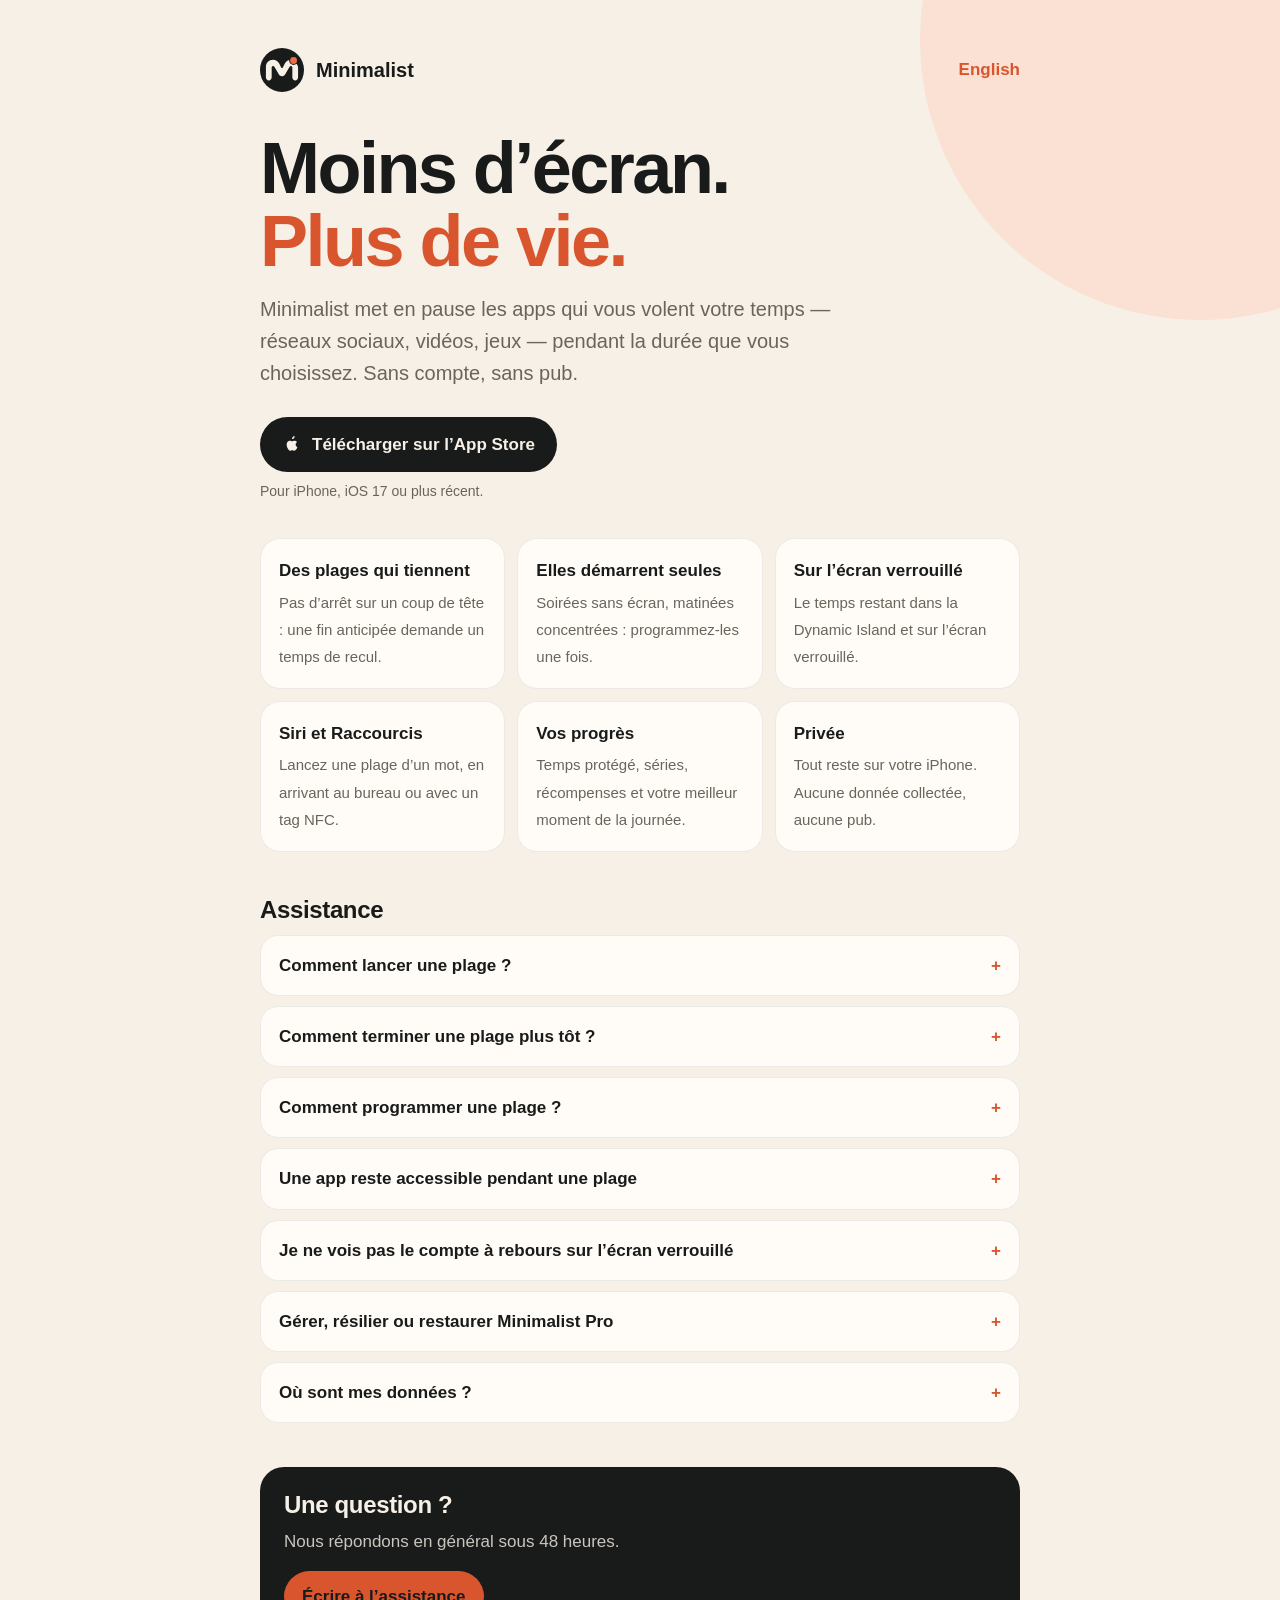
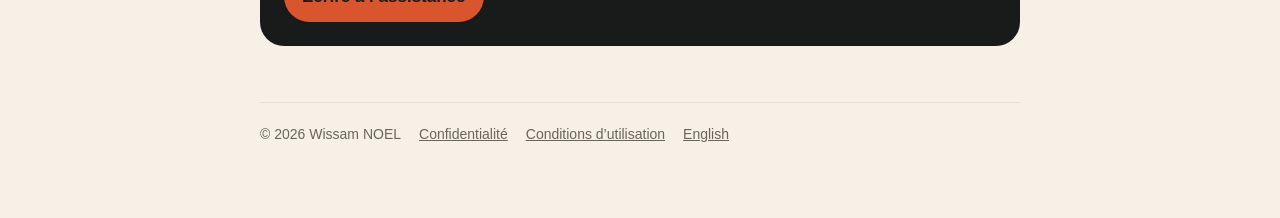
==== index.html @ 0d7564ae "Minimalist support and privacy pages Co-Authored-By: Claude Opus 5.5 <noreply@anthropic.com>" ====
<!doctype html>
<html lang="fr">
<head>
  <meta charset="utf-8">
  <meta name="viewport" content="width=device-width,initial-scale=1">
  <meta name="description" content="Minimalist met en pause les apps qui vous volent votre temps. Plages strictes, programmées, sans compte et sans pub. Assistance et contact.">
  <meta name="apple-itunes-app" content="app-id=6810226165">
  <title>Minimalist — Moins d’écran, plus de vie</title>
  <link rel="stylesheet" href="style.css">
</head>
<body>
<div class="sun" aria-hidden="true"></div>
<main class="wrap">
  <header>
    <a class="brand" href="index.html"><svg viewBox="0 0 200 200" aria-hidden="true"><circle cx="100" cy="100" r="100" fill="#191B1A"/><path d="M26.85 121.55L26.85 85.06C26.85 67.46 41.12 53.19 58.72 53.19C70.81 53.19 81.86 60.03 87.25 70.85L96.25 88.93C97.28 91.00 99.80 91.84 101.87 90.81C102.68 90.41 103.34 89.74 103.75 88.93L112.75 70.85C118.14 60.03 129.19 53.19 141.28 53.19L145.41 61.99L145.41 61.99C160.73 61.99 173.15 74.41 173.15 89.73L173.15 134.62C173.15 141.84 167.30 147.69 160.08 147.69L160.08 147.69C152.86 147.69 147.01 141.84 147.01 134.62L147.01 88.64C147.01 84.96 144.02 81.97 140.34 81.97C137.98 81.97 135.80 83.22 134.60 85.25L113.97 120.15C109.41 127.86 99.46 130.42 91.74 125.86C89.39 124.47 87.42 122.50 86.03 120.15L65.40 85.25C63.53 82.08 59.44 81.03 56.27 82.90C54.24 84.10 52.99 86.28 52.99 88.64L52.99 134.62C52.99 141.84 47.14 147.69 39.92 147.69L39.92 147.69C32.70 147.69 26.85 141.84 26.85 134.62Z" fill="#F7F0E7"/><circle cx="152.53" cy="56.56" r="20.30" fill="#191B1A"/><circle cx="152.53" cy="56.56" r="15.60" fill="#EA6D47"/></svg><span>Minimalist</span></a>
    <a class="lang" href="en.html" lang="en">English</a>
  </header>

  <h1>Moins d’écran.<br><em>Plus de vie.</em></h1>
  <p class="lead">Minimalist met en pause les apps qui vous volent votre temps — réseaux sociaux, vidéos, jeux — pendant la durée que vous choisissez. Sans compte, sans pub.</p>
  <a class="cta" href="https://apps.apple.com/app/id6810226165"><svg viewBox="0 0 24 24" aria-hidden="true"><path fill="currentColor" d="M16.37 12.6c.02 2.4 2.1 3.2 2.13 3.21-.02.06-.33 1.14-1.1 2.26-.66.97-1.35 1.93-2.43 1.95-1.06.02-1.4-.63-2.62-.63-1.21 0-1.6.61-2.6.65-1.05.04-1.84-1.05-2.51-2.01-1.37-1.97-2.41-5.57-1.01-8 .7-1.21 1.94-1.97 3.29-1.99 1.03-.02 2 .69 2.63.69.63 0 1.81-.86 3.05-.73.52.02 1.98.21 2.92 1.58-.08.05-1.74 1.02-1.73 3.02M14.37 4.96c.56-.68.94-1.62.83-2.56-.81.03-1.78.54-2.36 1.21-.52.6-.97 1.55-.85 2.47.9.07 1.82-.46 2.38-1.12"/></svg>Télécharger sur l’App Store</a>
  <p class="note">Pour iPhone, iOS 17 ou plus récent.</p>

  <ul class="features">
    <li><strong>Des plages qui tiennent</strong><span>Pas d’arrêt sur un coup de tête : une fin anticipée demande un temps de recul.</span></li>
    <li><strong>Elles démarrent seules</strong><span>Soirées sans écran, matinées concentrées : programmez-les une fois.</span></li>
    <li><strong>Sur l’écran verrouillé</strong><span>Le temps restant dans la Dynamic Island et sur l’écran verrouillé.</span></li>
    <li><strong>Siri et Raccourcis</strong><span>Lancez une plage d’un mot, en arrivant au bureau ou avec un tag NFC.</span></li>
    <li><strong>Vos progrès</strong><span>Temps protégé, séries, récompenses et votre meilleur moment de la journée.</span></li>
    <li><strong>Privée</strong><span>Tout reste sur votre iPhone. Aucune donnée collectée, aucune pub.</span></li>
  </ul>

  <section id="assistance">
    <h2>Assistance</h2>
    <details>
      <summary>Comment lancer une plage ?</summary>
      <p>Sur l’Accueil, choisissez une plage (« Moins de réseaux », « Juste l’essentiel »…) ou réglez une durée au cadran, autorisez Temps d’écran, sélectionnez les apps à mettre en pause dans la liste d’Apple, puis touchez « Je reprends mon temps ». Minimalist s’utilise avec l’abonnement Minimalist Pro (7 jours d’essai gratuit avec l’offre annuelle).</p>
    </details>
    <details>
      <summary>Comment terminer une plage plus tôt ?</summary>
      <p>Il n’y a volontairement pas de bouton d’arrêt immédiat. Par défaut, demandez une fin anticipée, patientez trois minutes (annulable à tout moment), puis maintenez la jauge dix secondes. Dans Réglages › Arrêt anticipé, vous pouvez choisir un simple appui de dix secondes, ou aucun arrêt anticipé. Téléphone et les appels d’urgence restent disponibles selon les règles d’iOS.</p>
    </details>
    <details>
      <summary>Comment programmer une plage ?</summary>
      <p>Sur l’Accueil, touchez « Programmer » à côté de « Mes plages », choisissez une plage, les jours et les horaires. Elle démarrera seule, même app fermée, avec un rappel cinq minutes avant si vous le souhaitez. Une programmation en cours ne peut pas être modifiée avant sa fin.</p>
    </details>
    <details>
      <summary>Une app reste accessible pendant une plage</summary>
      <p>Vérifiez qu’elle fait bien partie de la sélection de la plage (ou, en mode « Autoriser », qu’elle n’a pas été gardée). Certaines fonctions système restent toujours accessibles selon les règles de Temps d’écran d’iOS.</p>
    </details>
    <details>
      <summary>Je ne vois pas le compte à rebours sur l’écran verrouillé</summary>
      <p>Ouvrez Réglages › Minimalist et vérifiez que les Activités en direct sont autorisées. Une plage lancée par une programmation alors que l’app est fermée affiche son compte à rebours à la prochaine ouverture de l’app.</p>
    </details>
    <details>
      <summary>Gérer, résilier ou restaurer Minimalist Pro</summary>
      <p>L’abonnement se gère et se résilie dans Réglages › votre nom › Abonnements. Après un changement d’iPhone, ouvrez Minimalist › Réglages › « Restaurer les achats ». Le paiement et les remboursements sont gérés par Apple.</p>
    </details>
    <details>
      <summary>Où sont mes données ?</summary>
      <p>Uniquement sur votre iPhone : vos plages, votre historique et vos réponses ne sont jamais envoyés au développeur. <a href="privacy.html">Lire la politique de confidentialité</a>.</p>
    </details>
  </section>

  <section class="contact">
    <h2>Une question ?</h2>
    <p>Nous répondons en général sous 48 heures.</p>
    <a class="button" href="mailto:Wissam.noel68@gmail.com">Écrire à l’assistance</a>
  </section>

  <footer>
    <span>© 2026 Wissam NOEL</span>
    <a href="privacy.html">Confidentialité</a>
    <a href="https://www.apple.com/legal/internet-services/itunes/dev/stdeula/">Conditions d’utilisation</a>
    <a href="en.html" lang="en">English</a>
  </footer>
</main>
</body>
</html>
---- style.css ----
:root {
  color-scheme: light dark;
  --paper: #f7f0e7;
  --surface: #fffcf7;
  --ink: #191b1a;
  --muted: #6a645b;
  --accent: #d9552e;
  --accent-soft: #fbe1d3;
  --line: #19191a14;
}
@media (prefers-color-scheme: dark) {
  :root {
    --paper: #0d0e0d;
    --surface: #1b1c1b;
    --ink: #f7f0e7;
    --muted: #b9b2a6;
    --accent: #f47a51;
    --accent-soft: #3a1f14;
    --line: #f7f0e714;
  }
}
* { box-sizing: border-box; }
html { -webkit-text-size-adjust: 100%; }
body {
  margin: 0;
  background: var(--paper);
  color: var(--ink);
  font: 17px/1.6 ui-rounded, "SF Pro Rounded", -apple-system, BlinkMacSystemFont, "Segoe UI", sans-serif;
  overflow-x: hidden;
}
.wrap { width: min(760px, calc(100% - 32px)); margin: 0 auto; padding: 48px 0 72px; position: relative; }
.sun {
  position: fixed; top: -240px; right: -200px; width: 560px; height: 560px; border-radius: 50%;
  background: var(--accent-soft); z-index: -1; pointer-events: none;
}
header { display: flex; align-items: center; justify-content: space-between; gap: 12px; }
.brand { display: flex; align-items: center; gap: 12px; font-weight: 800; font-size: 20px; color: var(--ink); text-decoration: none; }
.brand svg { width: 44px; height: 44px; }
.lang { font-weight: 700; color: var(--accent); text-decoration: none; }
h1 { font-size: clamp(40px, 9vw, 72px); line-height: 1.02; letter-spacing: -0.035em; margin: 40px 0 14px; font-weight: 900; }
h1 em { font-style: normal; color: var(--accent); }
h2 { font-size: 24px; line-height: 1.2; letter-spacing: -0.015em; margin: 0 0 8px; font-weight: 800; }
.lead { font-size: 20px; color: var(--muted); max-width: 600px; margin: 0; }
.cta { display: inline-flex; align-items: center; gap: 10px; margin: 28px 0 8px; padding: 14px 22px; border-radius: 999px;
  background: var(--ink); color: var(--paper); font-weight: 800; text-decoration: none; }
.cta svg { width: 20px; height: 20px; }
.note { font-size: 14px; color: var(--muted); margin: 0; }
.features { list-style: none; padding: 0; margin: 36px 0 8px; display: grid; grid-template-columns: repeat(auto-fit, minmax(220px, 1fr)); gap: 12px; }
.features li { background: var(--surface); border: 1px solid var(--line); border-radius: 20px; padding: 18px; }
.features strong { display: block; font-size: 17px; margin-bottom: 4px; }
.features span { color: var(--muted); font-size: 15px; }
section { margin-top: 44px; }
details { background: var(--surface); border: 1px solid var(--line); border-radius: 18px; padding: 16px 18px; margin-top: 10px; }
summary { cursor: pointer; font-weight: 800; list-style: none; }
summary::-webkit-details-marker { display: none; }
summary::after { content: "+"; float: right; color: var(--accent); font-weight: 900; }
details[open] summary::after { content: "–"; }
details p { margin: 10px 0 0; color: var(--muted); }
.contact { background: var(--ink); color: var(--paper); border-radius: 24px; padding: 24px; }
.contact p { color: inherit; opacity: 0.8; margin: 6px 0 16px; }
.contact a.button { display: inline-block; padding: 12px 18px; border-radius: 999px; background: var(--accent); color: #191b1a; font-weight: 800; text-decoration: none; }
.legal h2 { font-size: 22px; margin-top: 30px; }
.legal p, .legal li { color: var(--ink); }
.legal .muted { color: var(--muted); }
a { color: var(--accent); }
footer { margin-top: 56px; padding-top: 20px; border-top: 1px solid var(--line); color: var(--muted); font-size: 14px; display: flex; flex-wrap: wrap; gap: 8px 18px; }
footer a { color: var(--muted); }
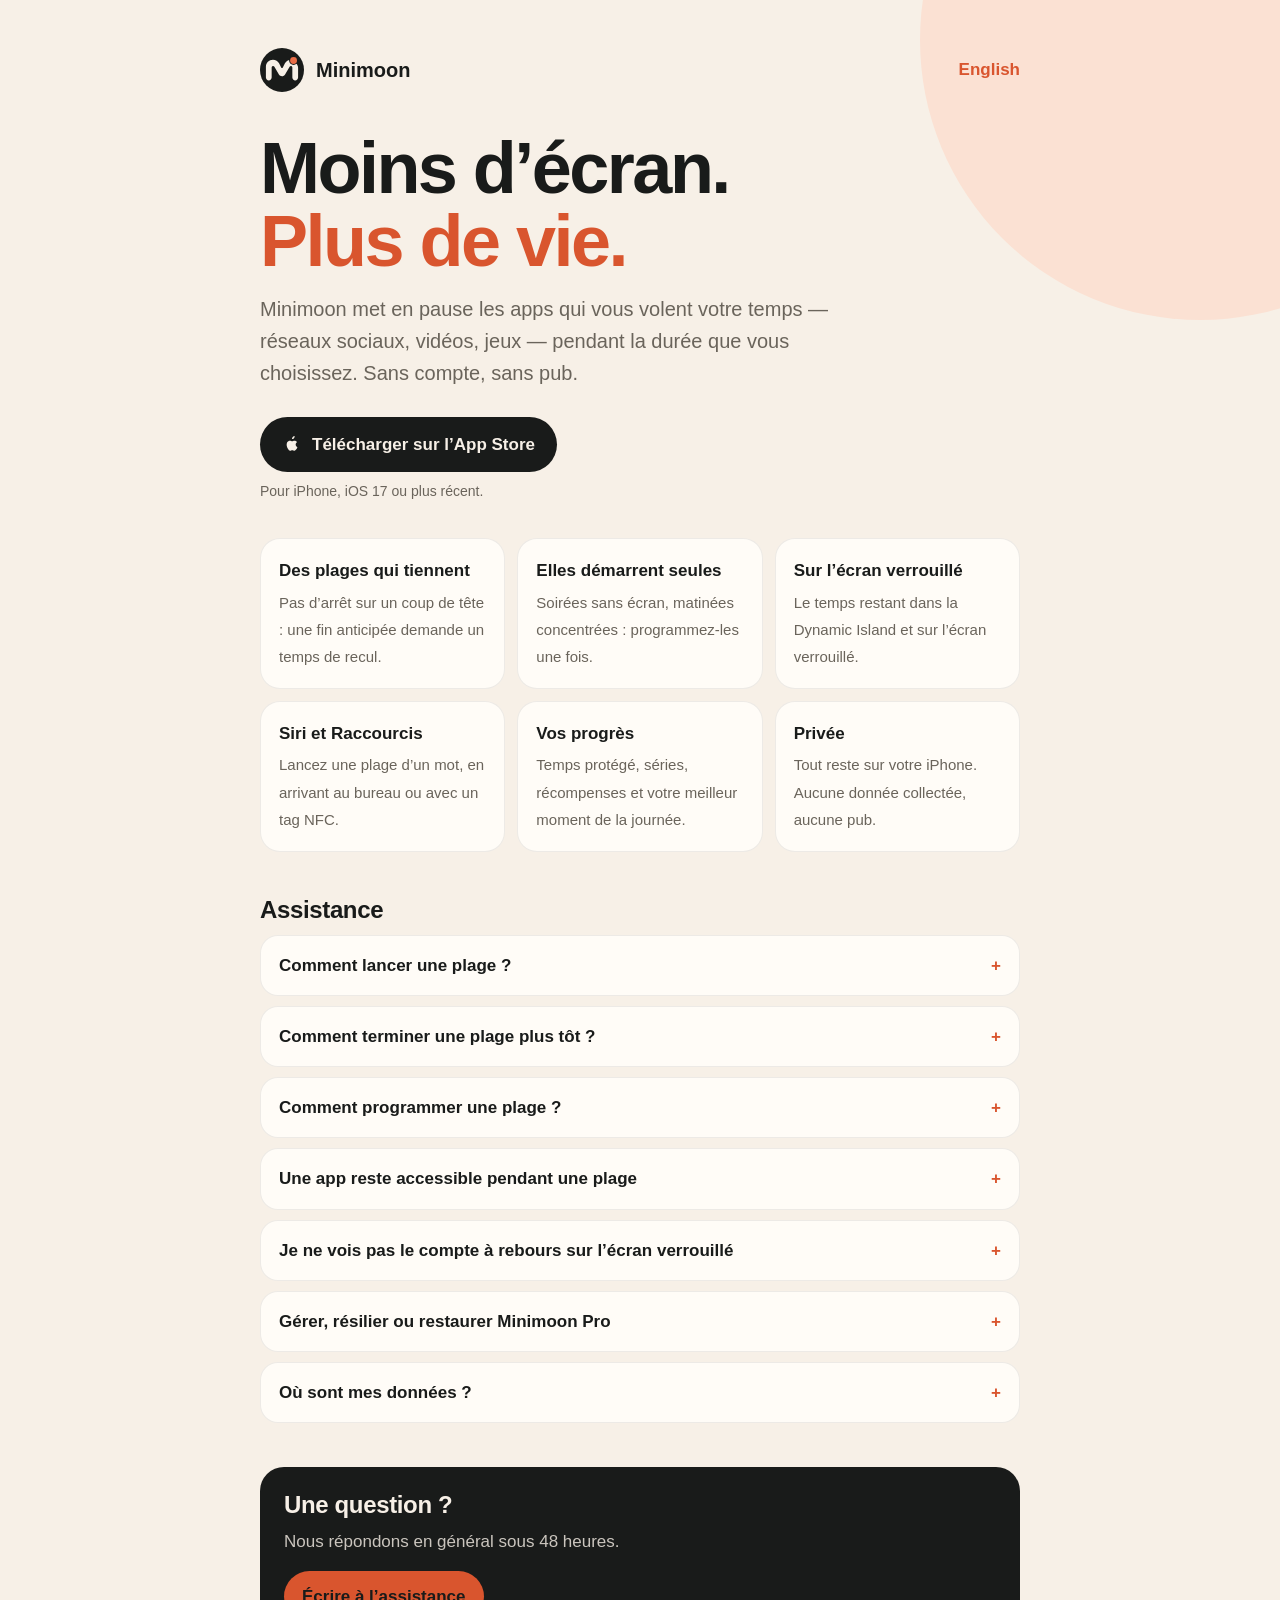
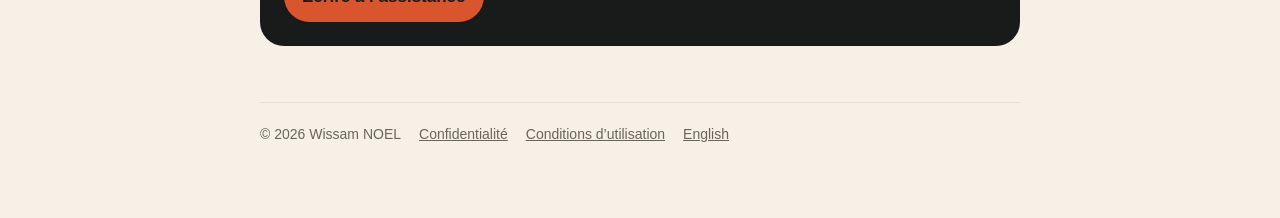
==== commit a5e6f5b4: "Rename the app to Minimoon on the support and privacy pages The App Store name changes from Minimali" ====
--- a/index.html
+++ b/index.html
@@ -3,21 +3,21 @@
 <head>
   <meta charset="utf-8">
   <meta name="viewport" content="width=device-width,initial-scale=1">
-  <meta name="description" content="Minimalist met en pause les apps qui vous volent votre temps. Plages strictes, programmées, sans compte et sans pub. Assistance et contact.">
+  <meta name="description" content="Minimoon met en pause les apps qui vous volent votre temps. Plages strictes, programmées, sans compte et sans pub. Assistance et contact.">
   <meta name="apple-itunes-app" content="app-id=6810226165">
-  <title>Minimalist — Moins d’écran, plus de vie</title>
+  <title>Minimoon — Moins d’écran, plus de vie</title>
   <link rel="stylesheet" href="style.css">
 </head>
 <body>
 <div class="sun" aria-hidden="true"></div>
 <main class="wrap">
   <header>
-    <a class="brand" href="index.html"><svg viewBox="0 0 200 200" aria-hidden="true"><circle cx="100" cy="100" r="100" fill="#191B1A"/><path d="M26.85 121.55L26.85 85.06C26.85 67.46 41.12 53.19 58.72 53.19C70.81 53.19 81.86 60.03 87.25 70.85L96.25 88.93C97.28 91.00 99.80 91.84 101.87 90.81C102.68 90.41 103.34 89.74 103.75 88.93L112.75 70.85C118.14 60.03 129.19 53.19 141.28 53.19L145.41 61.99L145.41 61.99C160.73 61.99 173.15 74.41 173.15 89.73L173.15 134.62C173.15 141.84 167.30 147.69 160.08 147.69L160.08 147.69C152.86 147.69 147.01 141.84 147.01 134.62L147.01 88.64C147.01 84.96 144.02 81.97 140.34 81.97C137.98 81.97 135.80 83.22 134.60 85.25L113.97 120.15C109.41 127.86 99.46 130.42 91.74 125.86C89.39 124.47 87.42 122.50 86.03 120.15L65.40 85.25C63.53 82.08 59.44 81.03 56.27 82.90C54.24 84.10 52.99 86.28 52.99 88.64L52.99 134.62C52.99 141.84 47.14 147.69 39.92 147.69L39.92 147.69C32.70 147.69 26.85 141.84 26.85 134.62Z" fill="#F7F0E7"/><circle cx="152.53" cy="56.56" r="20.30" fill="#191B1A"/><circle cx="152.53" cy="56.56" r="15.60" fill="#EA6D47"/></svg><span>Minimalist</span></a>
+    <a class="brand" href="index.html"><svg viewBox="0 0 200 200" aria-hidden="true"><circle cx="100" cy="100" r="100" fill="#191B1A"/><path d="M26.85 121.55L26.85 85.06C26.85 67.46 41.12 53.19 58.72 53.19C70.81 53.19 81.86 60.03 87.25 70.85L96.25 88.93C97.28 91.00 99.80 91.84 101.87 90.81C102.68 90.41 103.34 89.74 103.75 88.93L112.75 70.85C118.14 60.03 129.19 53.19 141.28 53.19L145.41 61.99L145.41 61.99C160.73 61.99 173.15 74.41 173.15 89.73L173.15 134.62C173.15 141.84 167.30 147.69 160.08 147.69L160.08 147.69C152.86 147.69 147.01 141.84 147.01 134.62L147.01 88.64C147.01 84.96 144.02 81.97 140.34 81.97C137.98 81.97 135.80 83.22 134.60 85.25L113.97 120.15C109.41 127.86 99.46 130.42 91.74 125.86C89.39 124.47 87.42 122.50 86.03 120.15L65.40 85.25C63.53 82.08 59.44 81.03 56.27 82.90C54.24 84.10 52.99 86.28 52.99 88.64L52.99 134.62C52.99 141.84 47.14 147.69 39.92 147.69L39.92 147.69C32.70 147.69 26.85 141.84 26.85 134.62Z" fill="#F7F0E7"/><circle cx="152.53" cy="56.56" r="20.30" fill="#191B1A"/><circle cx="152.53" cy="56.56" r="15.60" fill="#EA6D47"/></svg><span>Minimoon</span></a>
     <a class="lang" href="en.html" lang="en">English</a>
   </header>
 
   <h1>Moins d’écran.<br><em>Plus de vie.</em></h1>
-  <p class="lead">Minimalist met en pause les apps qui vous volent votre temps — réseaux sociaux, vidéos, jeux — pendant la durée que vous choisissez. Sans compte, sans pub.</p>
+  <p class="lead">Minimoon met en pause les apps qui vous volent votre temps — réseaux sociaux, vidéos, jeux — pendant la durée que vous choisissez. Sans compte, sans pub.</p>
   <a class="cta" href="https://apps.apple.com/app/id6810226165"><svg viewBox="0 0 24 24" aria-hidden="true"><path fill="currentColor" d="M16.37 12.6c.02 2.4 2.1 3.2 2.13 3.21-.02.06-.33 1.14-1.1 2.26-.66.97-1.35 1.93-2.43 1.95-1.06.02-1.4-.63-2.62-.63-1.21 0-1.6.61-2.6.65-1.05.04-1.84-1.05-2.51-2.01-1.37-1.97-2.41-5.57-1.01-8 .7-1.21 1.94-1.97 3.29-1.99 1.03-.02 2 .69 2.63.69.63 0 1.81-.86 3.05-.73.52.02 1.98.21 2.92 1.58-.08.05-1.74 1.02-1.73 3.02M14.37 4.96c.56-.68.94-1.62.83-2.56-.81.03-1.78.54-2.36 1.21-.52.6-.97 1.55-.85 2.47.9.07 1.82-.46 2.38-1.12"/></svg>Télécharger sur l’App Store</a>
   <p class="note">Pour iPhone, iOS 17 ou plus récent.</p>
 
@@ -34,7 +34,7 @@
     <h2>Assistance</h2>
     <details>
       <summary>Comment lancer une plage ?</summary>
-      <p>Sur l’Accueil, choisissez une plage (« Moins de réseaux », « Juste l’essentiel »…) ou réglez une durée au cadran, autorisez Temps d’écran, sélectionnez les apps à mettre en pause dans la liste d’Apple, puis touchez « Je reprends mon temps ». Minimalist s’utilise avec l’abonnement Minimalist Pro (7 jours d’essai gratuit avec l’offre annuelle).</p>
+      <p>Sur l’Accueil, choisissez une plage (« Moins de réseaux », « Juste l’essentiel »…) ou réglez une durée au cadran, autorisez Temps d’écran, sélectionnez les apps à mettre en pause dans la liste d’Apple, puis touchez « Je reprends mon temps ». Minimoon s’utilise avec l’abonnement Minimoon Pro (7 jours d’essai gratuit avec l’offre annuelle).</p>
     </details>
     <details>
       <summary>Comment terminer une plage plus tôt ?</summary>
@@ -50,11 +50,11 @@
     </details>
     <details>
       <summary>Je ne vois pas le compte à rebours sur l’écran verrouillé</summary>
-      <p>Ouvrez Réglages › Minimalist et vérifiez que les Activités en direct sont autorisées. Une plage lancée par une programmation alors que l’app est fermée affiche son compte à rebours à la prochaine ouverture de l’app.</p>
+      <p>Ouvrez Réglages › Minimoon et vérifiez que les Activités en direct sont autorisées. Une plage lancée par une programmation alors que l’app est fermée affiche son compte à rebours à la prochaine ouverture de l’app.</p>
     </details>
     <details>
-      <summary>Gérer, résilier ou restaurer Minimalist Pro</summary>
-      <p>L’abonnement se gère et se résilie dans Réglages › votre nom › Abonnements. Après un changement d’iPhone, ouvrez Minimalist › Réglages › « Restaurer les achats ». Le paiement et les remboursements sont gérés par Apple.</p>
+      <summary>Gérer, résilier ou restaurer Minimoon Pro</summary>
+      <p>L’abonnement se gère et se résilie dans Réglages › votre nom › Abonnements. Après un changement d’iPhone, ouvrez Minimoon › Réglages › « Restaurer les achats ». Le paiement et les remboursements sont gérés par Apple.</p>
     </details>
     <details>
       <summary>Où sont mes données ?</summary>
